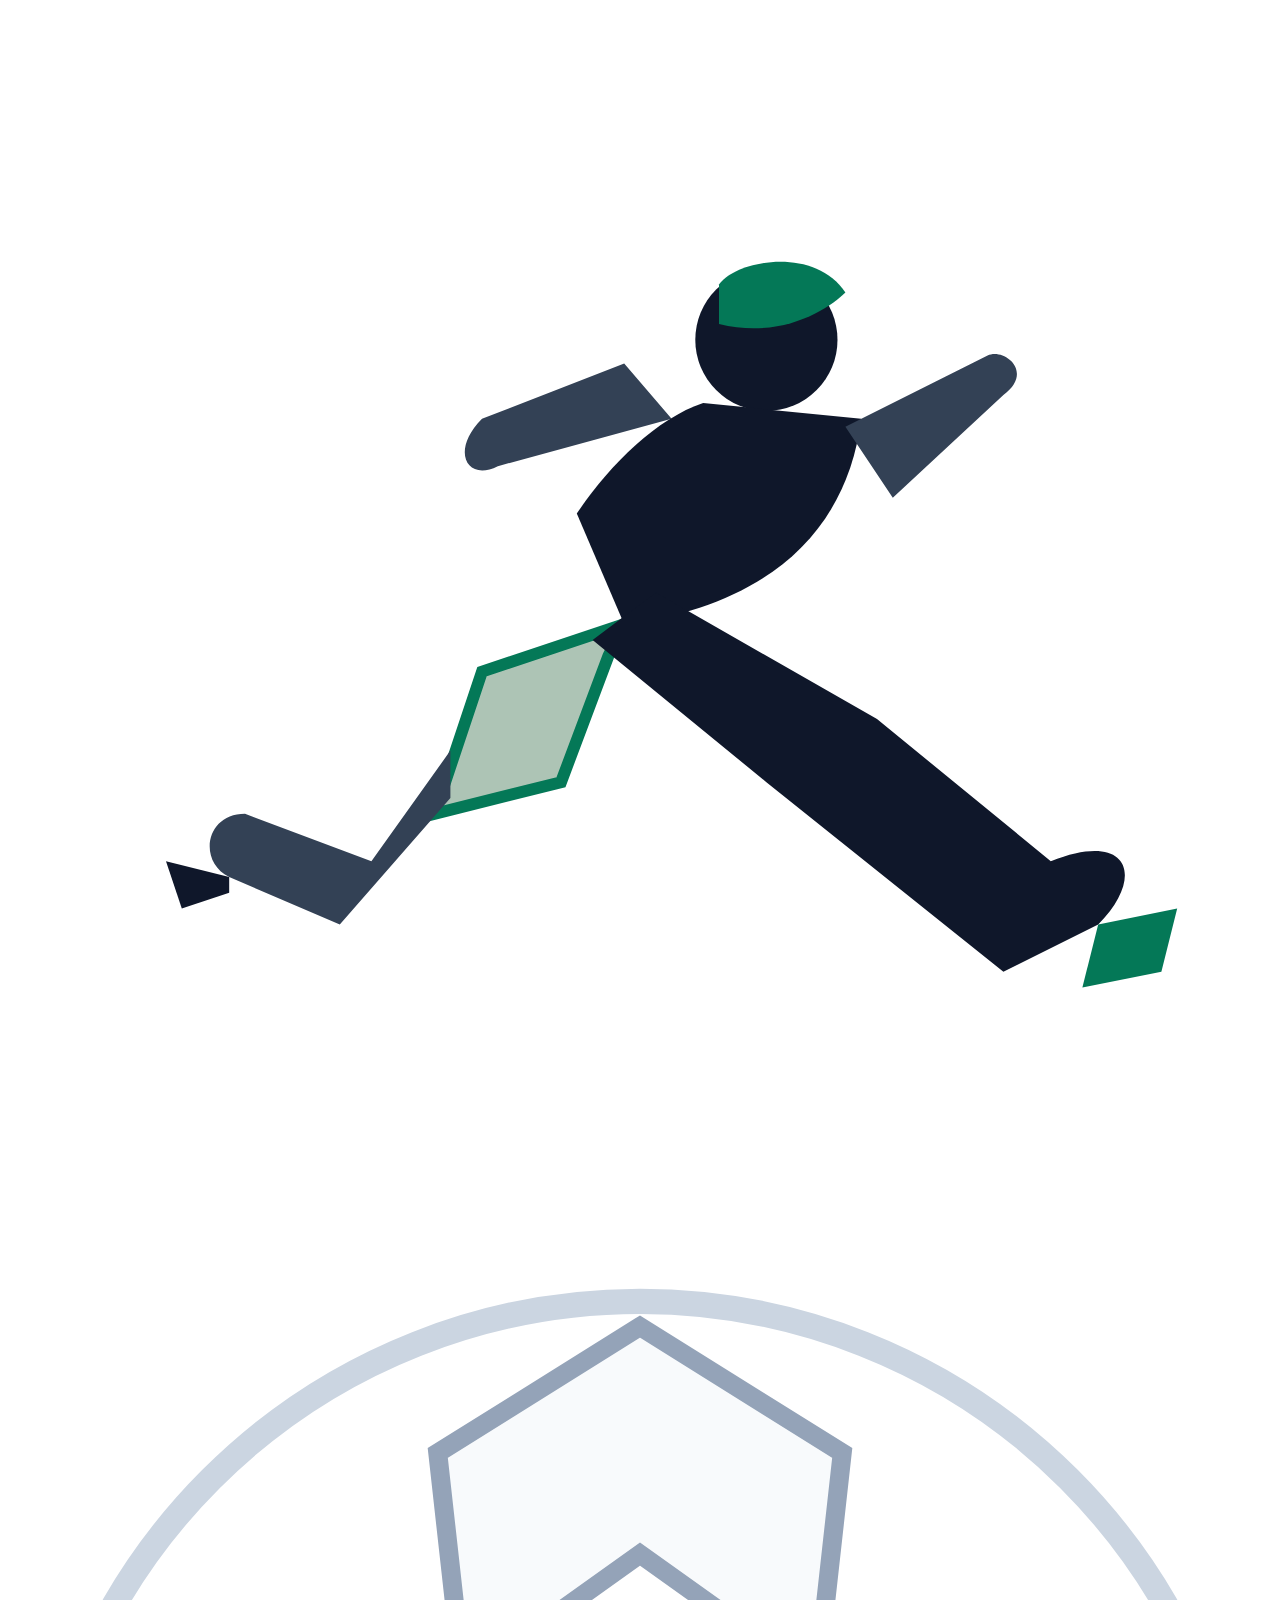
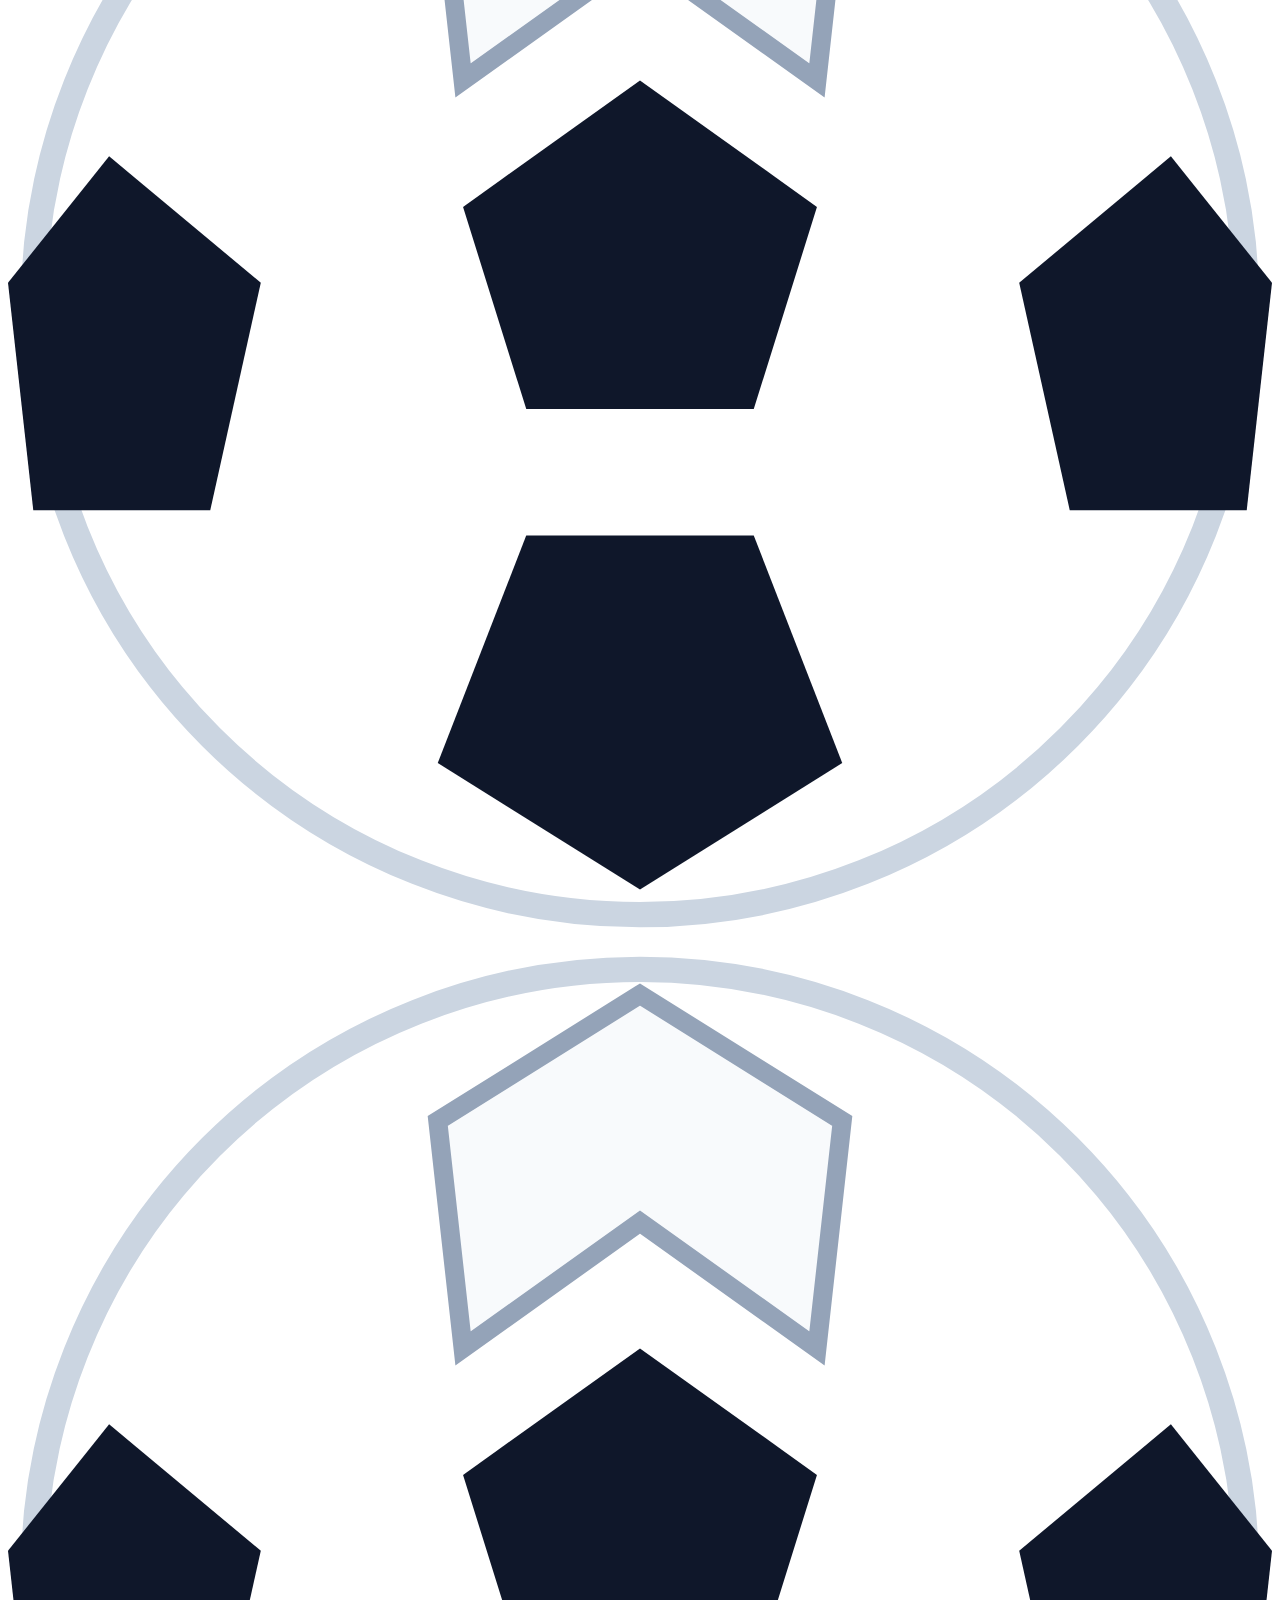
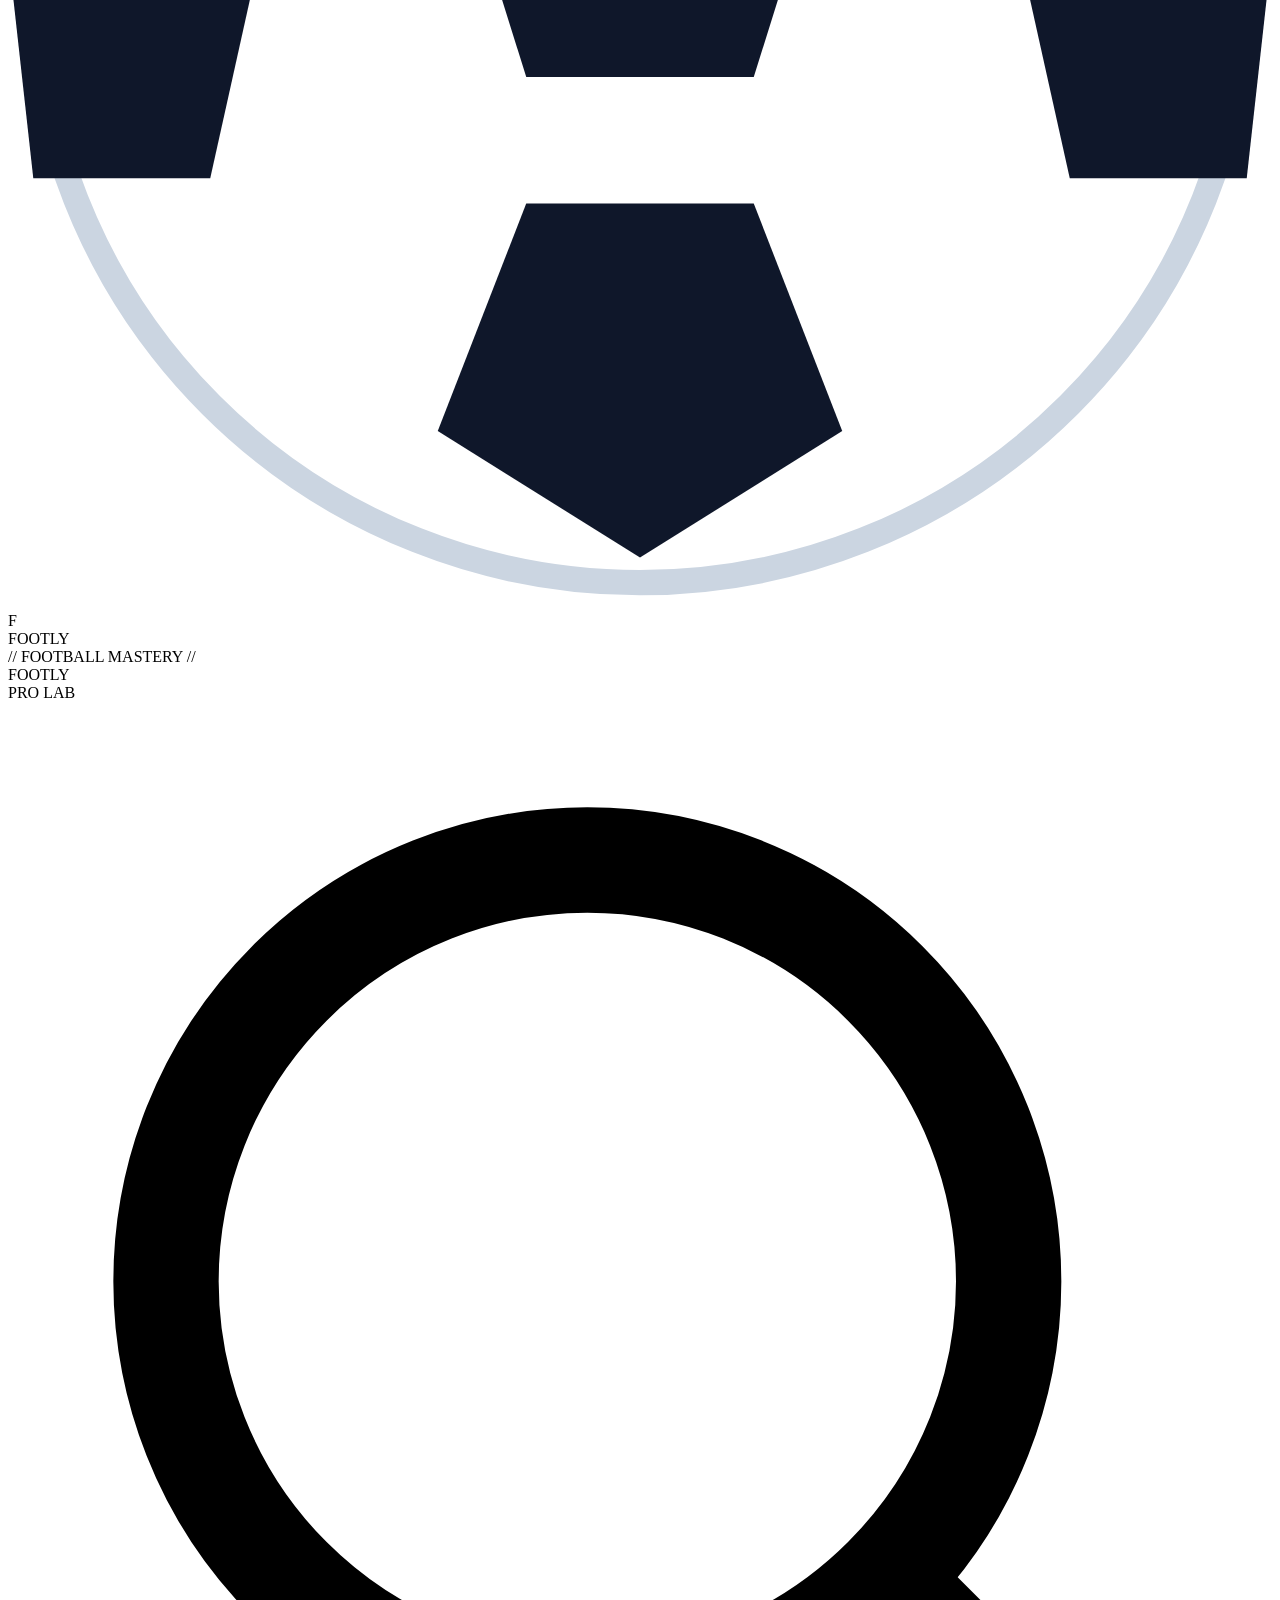
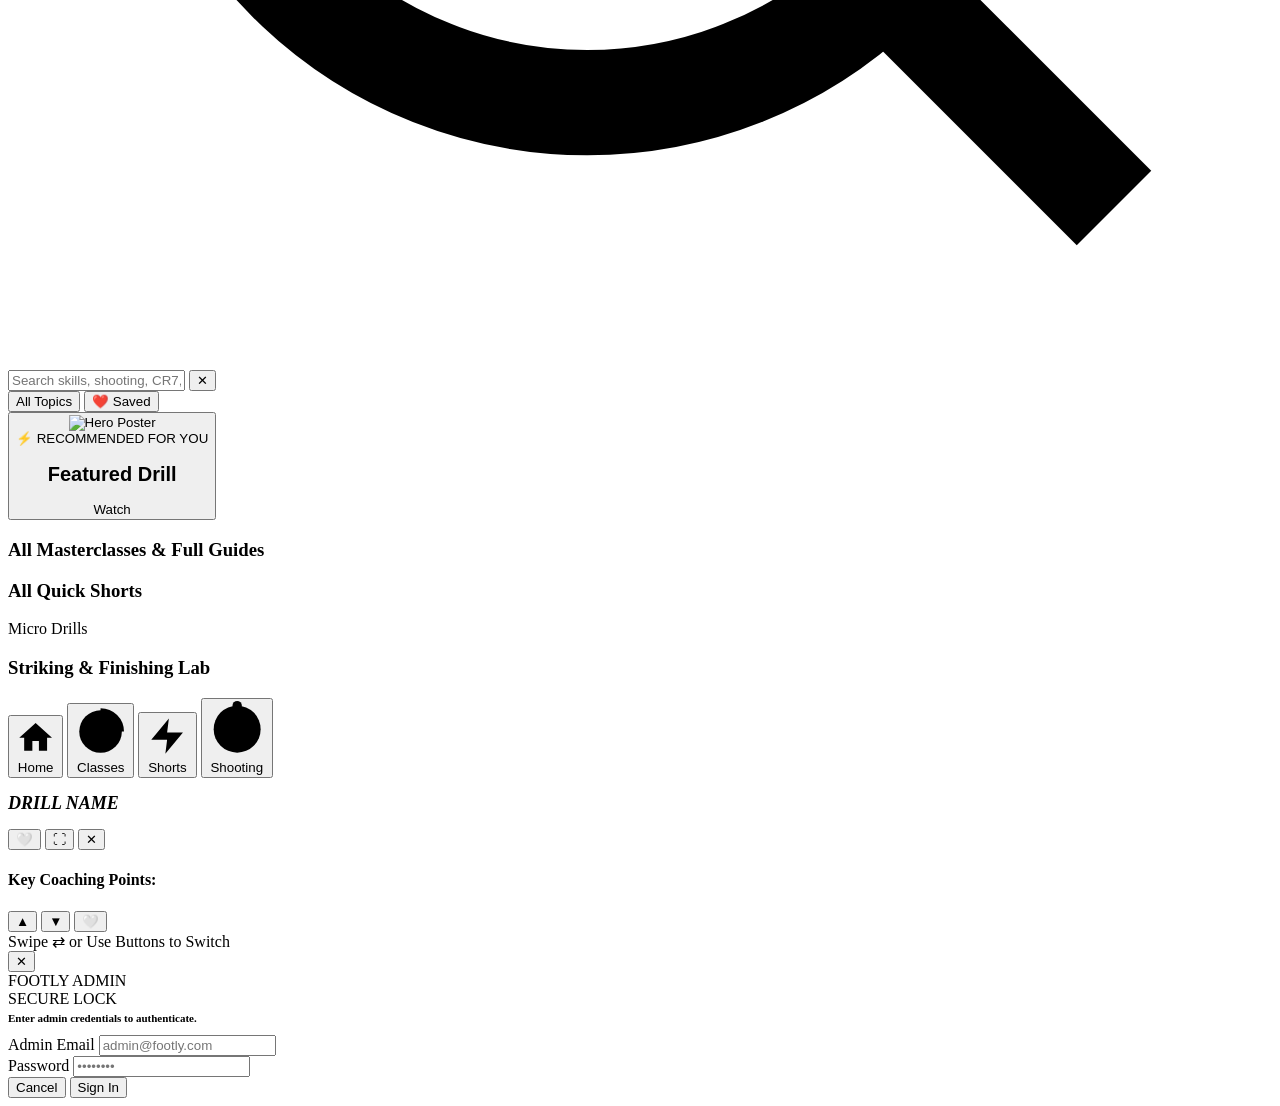
==== index.html @ dedb389a "Create index.html" ====
<!DOCTYPE html>
<html lang="en">
<head>
  <meta charset="UTF-8">
  <meta name="viewport" content="width=device-width, initial-scale=1.0, maximum-scale=1.0, user-scalable=no, viewport-fit=cover">
  <title>FOOTLY | Master The Pitch</title>
  
  <link rel="preconnect" href="https://www.youtube.com">
  <link rel="preconnect" href="https://i.ytimg.com">
  <link rel="stylesheet" href="style.css">
</head>
<body class="lock-scroll">

  <!-- SPLASH LAYER -->
  <div id="splash-layer" aria-label="Intro animation">
    <div class="strike-arc"></div>
    <div class="impact-ring"></div>
    <div class="impact-flash" id="impactFlash" aria-hidden="true"></div>

    <div class="striker-stage" aria-hidden="true">
      <svg viewBox="0 0 160 160" fill="none" xmlns="http://www.w3.org/2000/svg">
        <circle cx="96" cy="42" r="9" fill="#0f172a"/>
        <path d="M90 35 C92 32, 102 30, 106 36 C104 38, 98 42, 90 40 Z" fill="#047857"/>
        <path d="M88 50 L108 52 C106 68, 94 76, 78 78 L72 64 C76 58, 82 52, 88 50 Z" fill="#0f172a"/>
        <path d="M106 53 L124 44 C126 43, 130 46, 126 49 L112 62 Z" fill="#334155"/>
        <path d="M84 52 L62 58 C58 60, 56 56, 60 52 L78 45 Z" fill="#334155"/>
        <path d="M78 78 L60 84 L54 102 L70 98 L76 82 Z" fill="#adc4b5" stroke="#047857" stroke-width="1.5"/>
        <path d="M56 100 L42 116 L28 110 C24 108, 25 102, 30 102 L46 108 L56 94 Z" fill="#334155"/>
        <path d="M28 110 L20 108 L22 114 L28 112 Z" fill="#0f172a"/>
        <g class="kicking-leg-group">
          <path d="M74 80 L96 98 L126 122 L138 116 C144 110, 142 104, 132 108 L110 90 L82 74 Z" fill="#0f172a"/>
          <path d="M138 116 L148 114 L146 122 L136 124 Z" fill="#047857"/>
        </g>
      </svg>
    </div>

    <div class="ball-stage" id="ballStage" aria-hidden="true">
      <div class="ball-half half-left">
        <svg viewBox="0 0 100 100">
          <circle cx="50" cy="50" r="48" fill="#ffffff" stroke="#cbd5e1" stroke-width="2"/>
          <polygon points="50,32 64,42 59,58 41,58 36,42" fill="#0f172a"/>
          <polygon points="50,4 34,14 36,32 50,22 64,32 66,14" fill="#f8fafc" stroke="#94a3b8" stroke-width="1.5"/>
          <polygon points="8,38 20,48 16,66 2,66 0,48" fill="#0f172a"/>
          <polygon points="92,38 100,48 98,66 84,66 80,48" fill="#0f172a"/>
          <polygon points="34,86 50,96 66,86 59,68 41,68" fill="#0f172a"/>
        </svg>
      </div>
      <div class="ball-half half-right">
        <svg viewBox="0 0 100 100">
          <circle cx="50" cy="50" r="48" fill="#ffffff" stroke="#cbd5e1" stroke-width="2"/>
          <polygon points="50,32 64,42 59,58 41,58 36,42" fill="#0f172a"/>
          <polygon points="50,4 34,14 36,32 50,22 64,32 66,14" fill="#f8fafc" stroke="#94a3b8" stroke-width="1.5"/>
          <polygon points="8,38 20,48 16,66 2,66 0,48" fill="#0f172a"/>
          <polygon points="92,38 100,48 98,66 84,66 80,48" fill="#0f172a"/>
          <polygon points="34,86 50,96 66,86 59,68 41,68" fill="#0f172a"/>
        </svg>
      </div>
    </div>

    <div class="brand-core-reveal" id="brandReveal" aria-hidden="true">
      <div class="monogram-badge"><span>F</span></div>
      <div class="splash-app-title">FOOT<span>LY</span></div>
      <div class="splash-tag">// FOOTBALL MASTERY //</div>
    </div>
  </div>

  <!-- HEADER -->
  <header class="header">
    <div class="header-top">
      <div class="brand">FOOT<span>LY</span></div>
      <span class="badge-pill">PRO LAB</span>
    </div>
    <div class="search-box">
      <svg viewBox="0 0 24 24"><circle cx="11" cy="11" r="8" stroke="currentColor" stroke-width="2" fill="none"/><line x1="21" y1="21" x2="16.65" y2="16.65" stroke="currentColor" stroke-width="2"/></svg>
      <input type="text" id="globalSearchInput" class="search-input" placeholder="Search skills, shooting, CR7, Neymar...">
      <button type="button" id="searchClearBtn" class="search-clear-btn">✕</button>
    </div>
  </header>

  <!-- VIEW 1: SEARCH RESULTS -->
  <div id="view-search" class="app-view">
    <div id="search-shorts-section" style="display: none;">
      <div class="section-head"><h3>⚡ Quick Shorts</h3></div>
      <div class="horizontal-reel" id="search-shorts-results"></div>
    </div>
    <div id="search-classes-section" style="display: none;">
      <div class="section-head"><h3>🎬 Full Masterclasses</h3></div>
      <div class="view-reel-container" id="search-classes-results"></div>
    </div>
    <div id="search-no-results" style="display: none; text-align: center; padding: 40px 20px; color: var(--muted);">
      <p style="font-size: 14px; font-weight: 700;">No drills found for this search.</p>
    </div>
  </div>

  <!-- VIEW 2: HOME -->
  <div id="view-home" class="app-view active">
    <div class="filter-chips" id="dynamicFilterChips" role="group">
      <button type="button" class="chip" data-category="All" aria-pressed="true">All Topics</button>
      <button type="button" class="chip" data-category="Saved" aria-pressed="false">❤️ Saved</button>
    </div>

    <!-- HERO -->
    <div class="hero-container" id="dynamicHeroContainer">
      <button type="button" class="hero-poster-card" id="heroCardBtn">
        <div class="hero-poster-thumb">
          <img id="heroPosterImg" src="https://i.ytimg.com/vi/6mFfS1PE3Vo/hqdefault.jpg" alt="Hero Poster">
        </div>
        <div class="hero-poster-footer">
          <div class="hero-poster-meta">
            <div class="hero-tag" id="heroCategoryTag">⚡ RECOMMENDED FOR YOU</div>
            <h2 class="hero-title" id="heroMainTitle">Featured Drill</h2>
          </div>
          <span class="btn-play-hero">Watch</span>
        </div>
      </button>
    </div>

    <!-- DYNAMIC HOME SECTIONS -->
    <div id="homeDynamicSections"></div>
  </div>

  <!-- VIEW 3: CLASSES -->
  <div id="view-classes" class="app-view">
    <div class="section-head"><h3>All Masterclasses & Full Guides</h3></div>
    <div class="view-reel-container" id="classes-feed"></div>
  </div>

  <!-- VIEW 4: SHORTS -->
  <div id="view-shorts" class="app-view">
    <div class="section-head"><h3>All Quick Shorts</h3><span>Micro Drills</span></div>
    <div class="shorts-grid-2col" id="shorts-feed"></div>
  </div>

  <!-- VIEW 5: SHOOTING LAB -->
  <div id="view-shooting" class="app-view">
    <div class="section-head"><h3>Striking & Finishing Lab</h3></div>
    <div class="view-reel-container" id="shoot-feed"></div>
  </div>

  <!-- NAVIGATION -->
  <nav class="bottom-nav" aria-label="Primary Navigation">
    <button type="button" class="nav-item" id="nav-home" aria-current="page">
      <svg viewBox="0 0 24 24" fill="currentColor"><path d="M10 20v-6h4v6h5v-8h3L12 3 2 12h3v8z"/></svg>
      <span>Home</span>
    </button>
    <button type="button" class="nav-item" id="nav-classes">
      <svg viewBox="0 0 24 24" fill="currentColor"><circle cx="12" cy="12" r="10"/><path d="M12 2a10 10 0 0 1 10 10" stroke="#000" stroke-width="2"/></svg>
      <span>Classes</span>
    </button>
    <button type="button" class="nav-item" id="nav-shorts">
      <svg viewBox="0 0 24 24" fill="currentColor"><polygon points="13 2 3 14 12 14 11 22 21 10 12 10 13 2"/></svg>
      <span>Shorts</span>
    </button>
    <button type="button" class="nav-item" id="nav-shooting">
      <svg viewBox="0 0 24 24" fill="currentColor"><circle cx="12" cy="12" r="10"/><circle cx="12" cy="12" r="6"/><circle cx="12" cy="2" r="2"/></svg>
      <span>Shooting</span>
    </button>
  </nav>

  <!-- MODAL PLAYER -->
  <div id="video-modal" class="modal" role="dialog" aria-modal="true" aria-labelledby="modal-title">
    <div class="modal-sheet" id="modalSheetEl">
      <div class="modal-header-row">
        <h2 id="modal-title" style="font-size: 18px; font-weight: 900; font-style: italic; text-transform: uppercase;">
          Drill Name
        </h2>
        <div class="modal-actions">
          <button type="button" class="btn-action-round" id="modal-save-btn" aria-label="Save Drill">🤍</button>
          <button type="button" class="btn-action-round" id="modal-fs-btn" aria-label="Fullscreen" title="Fullscreen">⛶</button>
          <button type="button" class="btn-action-round" id="modal-close-btn" aria-label="Close">✕</button>
        </div>
      </div>
      <div class="video-frame-box" id="video-box"></div>
      <div class="steps-container" id="steps-box">
        <h4>Key Coaching Points:</h4>
        <ol id="modal-steps"></ol>
      </div>
    </div>
  </div>

  <!-- FLOATING CONTROLS FOR SHORTS -->
  <div class="shorts-floating-nav" id="shortsFloatingNav">
    <button type="button" class="shorts-nav-btn" id="shorts-prev-btn" title="Previous Short">▲</button>
    <button type="button" class="shorts-nav-btn" id="shorts-next-btn" title="Next Short">▼</button>
    <button type="button" class="shorts-nav-btn" id="shorts-save-btn" title="Bookmark">🤍</button>
  </div>

  <div class="swipe-nav-toast" id="swipeToast">Swipe ⇄ or Use Buttons to Switch</div>
  <button type="button" id="fullscreen-exit-btn" aria-label="Exit Fullscreen">✕</button>

  <!-- SECURE TABBED ADMIN HUB -->
  <div class="admin-modal" id="adminModal">
    <div class="admin-card">
      
      <!-- 1. LOGIN SCREEN -->
      <div id="adminAuthSection">
        <div class="admin-header-badge">
          <div class="admin-title-text">FOOT<span>LY</span> ADMIN</div>
          <span class="badge-pill">SECURE LOCK</span>
        </div>
        <p style="font-size: 11px; color: var(--muted); margin-top: 4px; font-weight: 600;">Enter admin credentials to authenticate.</p>
        
        <div class="admin-form-group">
          <label>Admin Email</label>
          <input type="email" id="admEmail" placeholder="admin@footly.com" autocomplete="off">
        </div>

        <div class="admin-form-group">
          <label>Password</label>
          <input type="password" id="admPass" placeholder="••••••••" autocomplete="off">
        </div>

        <div class="admin-btn-row">
          <button type="button" class="btn-admin-cancel" onclick="closeAdminModal()">Cancel</button>
          <button type="button" class="btn-admin-submit" id="admLoginBtn">Sign In</button>
        </div>
      </div>

      <!-- 2. TABBED DASHBOARD -->
      <div id="adminDashboardSection" style="display: none;">
        <div class="admin-header-badge">
          <div class="admin-title-text">FOOT<span>LY</span> HUB</div>
          <button type="button" onclick="handleAdminSignOut()" style="background:none; border:none; color:#ef4444; font-size:11px; font-weight:900; cursor:pointer; text-transform:uppercase;">Sign Out ✕</button>
        </div>

        <!-- TABS NAV -->
        <div class="admin-nav-chips">
          <button type="button" class="adm-tab-chip active" data-tab="single">⚡ Add Drill</button>
          <button type="button" class="adm-tab-chip" data-tab="bulk">📦 Bulk Upload</button>
          <button type="button" class="adm-tab-chip" data-tab="manage">🗑️ Manage</button>
        </div>

        <!-- TAB 1: SINGLE DRILL -->
        <div id="admTab-single" class="admin-tab-view active">
          <div class="admin-form-group">
            <label>YouTube Link or Video ID</label>
            <input type="text" id="admVideoUrl" placeholder="https://youtu.be/... or ID">
          </div>

          <div class="admin-form-group">
            <label>Drill Title</label>
            <input type="text" id="admTitle" placeholder="e.g. Cristiano Knuckleball 2.0">
          </div>

          <div class="admin-form-group">
            <label>Custom Category</label>
            <input type="text" id="admCat" placeholder="e.g. Shooting, Skills, Dribbling...">
          </div>

          <div class="admin-form-group">
            <label>Type</label>
            <select id="admType">
              <option value="short">Shorts (Vertical)</option>
              <option value="masterclass">Masterclass (Full Video)</option>
            </select>
          </div>

          <div class="admin-form-group">
            <label>Badge Tag</label>
            <input type="text" id="admTagPill" placeholder="e.g. POWER, PRO, 1v1">
          </div>

          <div class="admin-btn-row">
            <button type="button" class="btn-admin-cancel" onclick="closeAdminModal()">Close</button>
            <button type="button" class="btn-admin-submit" id="admSubmitBtn">Publish to Cloud</button>
          </div>
        </div>

        <!-- TAB 2: BULK UPLOAD -->
        <div id="admTab-bulk" class="admin-tab-view">
          <p style="font-size: 11px; color: var(--muted); margin-bottom: 8px; font-weight: 600;">
            Paste 1 line per video: Link | Title | Category | Type
          </p>
          <div class="admin-form-group">
            <textarea id="admBulkText" placeholder="https://youtu.be/xxx | Knuckleball Pro | Shooting | masterclass&#10;https://youtube.com/shorts/yyy | Elastico Quick | Skills | short"></textarea>
          </div>
          <div class="admin-btn-row">
            <button type="button" class="btn-admin-cancel" onclick="closeAdminModal()">Close</button>
            <button type="button" class="btn-admin-submit" id="admBulkSubmitBtn">Push All to Cloud</button>
          </div>
        </div>

        <!-- TAB 3: MANAGE & SEARCH DELETE -->
        <div id="admTab-manage" class="admin-tab-view">
          <input type="text" id="adminSearchQuery" class="admin-search-input" placeholder="🔍 Search drills to delete...">
          <div class="admin-items-list" id="adminDrillsList"></div>
          <div class="admin-btn-row">
            <button type="button" class="btn-admin-cancel" style="width: 100%;" onclick="closeAdminModal()">Close</button>
          </div>
        </div>
      </div>
    </div>
  </div>

  <!-- FIREBASE SCRIPTS -->
  <script src="https://www.gstatic.com/firebasejs/9.23.0/firebase-app-compat.js"></script>
  <script src="https://www.gstatic.com/firebasejs/9.23.0/firebase-firestore-compat.js"></script>
  <script src="https://www.gstatic.com/firebasejs/9.23.0/firebase-auth-compat.js"></script>

  <!-- CUSTOM JAVASCRIPT -->
  <script src="script.js"></script>
</body>
</html>
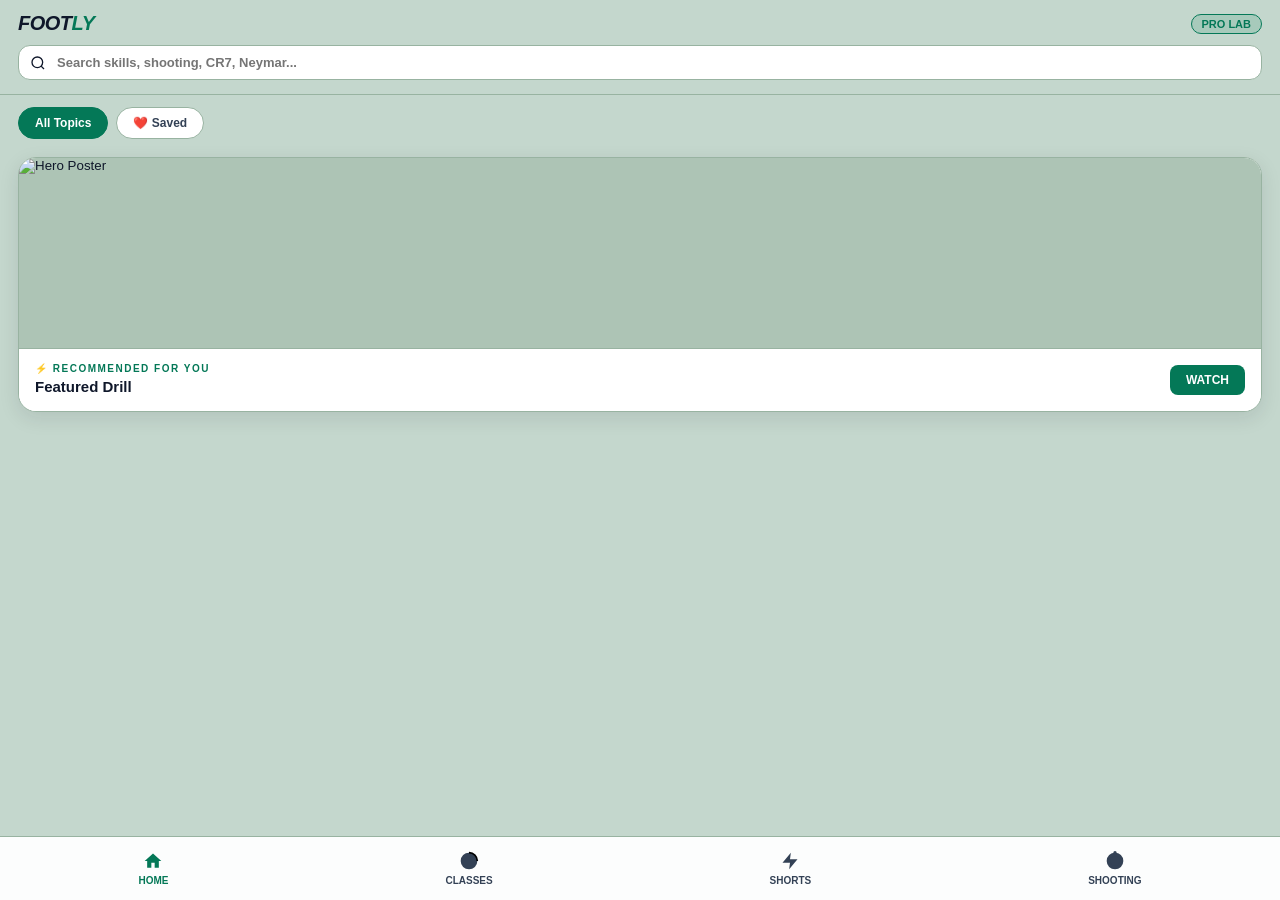
==== commit 473b8517: "Update index.html" ====
--- a/index.html
+++ b/index.html
@@ -188,116 +188,11 @@
   <div class="swipe-nav-toast" id="swipeToast">Swipe ⇄ or Use Buttons to Switch</div>
   <button type="button" id="fullscreen-exit-btn" aria-label="Exit Fullscreen">✕</button>
 
-  <!-- SECURE TABBED ADMIN HUB -->
-  <div class="admin-modal" id="adminModal">
-    <div class="admin-card">
-      
-      <!-- 1. LOGIN SCREEN -->
-      <div id="adminAuthSection">
-        <div class="admin-header-badge">
-          <div class="admin-title-text">FOOT<span>LY</span> ADMIN</div>
-          <span class="badge-pill">SECURE LOCK</span>
-        </div>
-        <p style="font-size: 11px; color: var(--muted); margin-top: 4px; font-weight: 600;">Enter admin credentials to authenticate.</p>
-        
-        <div class="admin-form-group">
-          <label>Admin Email</label>
-          <input type="email" id="admEmail" placeholder="admin@footly.com" autocomplete="off">
-        </div>
-
-        <div class="admin-form-group">
-          <label>Password</label>
-          <input type="password" id="admPass" placeholder="••••••••" autocomplete="off">
-        </div>
-
-        <div class="admin-btn-row">
-          <button type="button" class="btn-admin-cancel" onclick="closeAdminModal()">Cancel</button>
-          <button type="button" class="btn-admin-submit" id="admLoginBtn">Sign In</button>
-        </div>
-      </div>
-
-      <!-- 2. TABBED DASHBOARD -->
-      <div id="adminDashboardSection" style="display: none;">
-        <div class="admin-header-badge">
-          <div class="admin-title-text">FOOT<span>LY</span> HUB</div>
-          <button type="button" onclick="handleAdminSignOut()" style="background:none; border:none; color:#ef4444; font-size:11px; font-weight:900; cursor:pointer; text-transform:uppercase;">Sign Out ✕</button>
-        </div>
-
-        <!-- TABS NAV -->
-        <div class="admin-nav-chips">
-          <button type="button" class="adm-tab-chip active" data-tab="single">⚡ Add Drill</button>
-          <button type="button" class="adm-tab-chip" data-tab="bulk">📦 Bulk Upload</button>
-          <button type="button" class="adm-tab-chip" data-tab="manage">🗑️ Manage</button>
-        </div>
-
-        <!-- TAB 1: SINGLE DRILL -->
-        <div id="admTab-single" class="admin-tab-view active">
-          <div class="admin-form-group">
-            <label>YouTube Link or Video ID</label>
-            <input type="text" id="admVideoUrl" placeholder="https://youtu.be/... or ID">
-          </div>
-
-          <div class="admin-form-group">
-            <label>Drill Title</label>
-            <input type="text" id="admTitle" placeholder="e.g. Cristiano Knuckleball 2.0">
-          </div>
-
-          <div class="admin-form-group">
-            <label>Custom Category</label>
-            <input type="text" id="admCat" placeholder="e.g. Shooting, Skills, Dribbling...">
-          </div>
-
-          <div class="admin-form-group">
-            <label>Type</label>
-            <select id="admType">
-              <option value="short">Shorts (Vertical)</option>
-              <option value="masterclass">Masterclass (Full Video)</option>
-            </select>
-          </div>
-
-          <div class="admin-form-group">
-            <label>Badge Tag</label>
-            <input type="text" id="admTagPill" placeholder="e.g. POWER, PRO, 1v1">
-          </div>
-
-          <div class="admin-btn-row">
-            <button type="button" class="btn-admin-cancel" onclick="closeAdminModal()">Close</button>
-            <button type="button" class="btn-admin-submit" id="admSubmitBtn">Publish to Cloud</button>
-          </div>
-        </div>
-
-        <!-- TAB 2: BULK UPLOAD -->
-        <div id="admTab-bulk" class="admin-tab-view">
-          <p style="font-size: 11px; color: var(--muted); margin-bottom: 8px; font-weight: 600;">
-            Paste 1 line per video: Link | Title | Category | Type
-          </p>
-          <div class="admin-form-group">
-            <textarea id="admBulkText" placeholder="https://youtu.be/xxx | Knuckleball Pro | Shooting | masterclass&#10;https://youtube.com/shorts/yyy | Elastico Quick | Skills | short"></textarea>
-          </div>
-          <div class="admin-btn-row">
-            <button type="button" class="btn-admin-cancel" onclick="closeAdminModal()">Close</button>
-            <button type="button" class="btn-admin-submit" id="admBulkSubmitBtn">Push All to Cloud</button>
-          </div>
-        </div>
-
-        <!-- TAB 3: MANAGE & SEARCH DELETE -->
-        <div id="admTab-manage" class="admin-tab-view">
-          <input type="text" id="adminSearchQuery" class="admin-search-input" placeholder="🔍 Search drills to delete...">
-          <div class="admin-items-list" id="adminDrillsList"></div>
-          <div class="admin-btn-row">
-            <button type="button" class="btn-admin-cancel" style="width: 100%;" onclick="closeAdminModal()">Close</button>
-          </div>
-        </div>
-      </div>
-    </div>
-  </div>
-
-  <!-- FIREBASE SCRIPTS -->
+  <!-- FIREBASE SDKs -->
   <script src="https://www.gstatic.com/firebasejs/9.23.0/firebase-app-compat.js"></script>
   <script src="https://www.gstatic.com/firebasejs/9.23.0/firebase-firestore-compat.js"></script>
-  <script src="https://www.gstatic.com/firebasejs/9.23.0/firebase-auth-compat.js"></script>
-
-  <!-- CUSTOM JAVASCRIPT -->
+  
+  <!-- SCRIPT -->
   <script src="script.js"></script>
 </body>
 </html>
--- a/style.css
+++ b/style.css
@@ -0,0 +1,1172 @@
+:root {
+  --bg: #c4d7cd;
+  --surface: #ffffff;
+  --card: #adc4b5;
+  --border: #98b3a1;
+  --accent: #047857;
+  --accent-hover: #065f46;
+  --text: #0f172a;
+  --muted: #334155;
+  --impact-delay: 0.35s;
+}
+
+* {
+  box-sizing: border-box;
+  margin: 0;
+  padding: 0;
+  font-family: -apple-system, BlinkMacSystemFont, "Segoe UI", Roboto, sans-serif;
+  -webkit-tap-highlight-color: transparent;
+  touch-action: manipulation;
+}
+
+body {
+  background-color: var(--bg);
+  color: var(--text);
+  padding-bottom: 85px;
+  overflow-x: hidden;
+  -webkit-font-smoothing: antialiased;
+}
+
+body.lock-scroll {
+  overflow: hidden;
+  position: fixed;
+  width: 100%;
+  height: 100%;
+}
+
+button:focus-visible,
+input:focus-visible,
+select:focus-visible,
+textarea:focus-visible {
+  outline: 2px solid var(--accent);
+  outline-offset: 2px;
+  border-radius: 8px;
+}
+
+/* SPLASH SCREEN */
+#splash-layer {
+  position: fixed;
+  inset: -20px;
+  width: calc(100vw + 40px);
+  height: calc(100vh + 40px);
+  background: radial-gradient(circle at 50% 35%, #c4d7cd 0%, #95b3a0 100%);
+  z-index: 99999;
+  display: flex;
+  justify-content: center;
+  align-items: center;
+  overflow: hidden;
+  perspective: 1200px;
+  cursor: pointer;
+  transition: opacity 0.3s ease, visibility 0.3s;
+}
+
+#splash-layer.zoom-transition { animation: fastZoomIn 0.35s cubic-bezier(0.4, 0, 0.2, 1) forwards; }
+#splash-layer.impact-shake { animation: screenShake 0.28s cubic-bezier(0.36, 0.07, 0.19, 0.97) 1; }
+
+.impact-flash {
+  position: absolute;
+  inset: 0;
+  background: radial-gradient(circle at calc(50% + 40px) calc(8% + 95px), rgba(4, 120, 87, 0.4) 0%, rgba(255,255,255,0) 60%);
+  z-index: 22;
+  opacity: 0;
+  pointer-events: none;
+}
+.impact-flash.fire { animation: flashPulse 0.35s ease-out 1; }
+
+.striker-stage {
+  position: absolute;
+  top: 8%;
+  width: 140px;
+  height: 140px;
+  display: flex;
+  justify-content: center;
+  align-items: center;
+  pointer-events: none;
+  z-index: 8;
+  animation: strikerFadeOut 0.4s ease 0.85s forwards;
+}
+.striker-stage svg { width: 100%; height: 100%; filter: drop-shadow(0 10px 20px rgba(15, 23, 42, 0.2)); }
+.kicking-leg-group { transform-origin: 74px 80px; animation: kickSwing 0.45s cubic-bezier(0.2, 0.9, 0.3, 1.2) 0.1s forwards; }
+
+.impact-ring {
+  position: absolute;
+  top: calc(8% + 95px);
+  left: calc(50% + 40px);
+  width: 10px;
+  height: 10px;
+  border: 3px solid var(--accent);
+  border-radius: 50%;
+  transform: translate(-50%, -50%) scale(0);
+  opacity: 0;
+  pointer-events: none;
+  z-index: 12;
+  animation: impactBurst 0.4s ease-out var(--impact-delay) forwards;
+}
+
+.strike-arc {
+  position: absolute;
+  top: 15%;
+  width: 120px;
+  height: 120px;
+  border-right: 3px solid rgba(15, 23, 42, 0.6);
+  border-top: 3px solid var(--accent);
+  border-radius: 50%;
+  opacity: 0;
+  transform: rotate(35deg) scale(0.7);
+  animation: arcFlash 0.3s ease-out 0.25s forwards;
+  pointer-events: none;
+  z-index: 6;
+}
+
+.ball-stage {
+  position: absolute;
+  width: 120px;
+  height: 120px;
+  top: calc(8% + 95px);
+  left: calc(50% + 40px);
+  transform: translate(-50%, -50%) scale(0.25);
+  z-index: 15;
+  display: flex;
+  justify-content: center;
+  align-items: center;
+  animation: realisticKickLaunch 0.75s cubic-bezier(0.12, 0.85, 0.25, 1) 0.35s forwards;
+}
+
+.ball-half {
+  position: absolute;
+  width: 120px;
+  height: 120px;
+  transition: transform 0.55s cubic-bezier(0.16, 1, 0.3, 1), opacity 0.45s;
+}
+.ball-half svg { width: 100%; height: 100%; filter: drop-shadow(0 12px 24px rgba(15, 23, 42, 0.2)); }
+.half-left { clip-path: polygon(0 0, 52% 0, 48% 50%, 53% 100%, 0 100%); }
+.half-right { clip-path: polygon(52% 0, 100% 0, 100% 100%, 53% 100%, 48% 50%); }
+.ball-stage.split .half-left { transform: translateX(-130px) translateY(20px) rotate(-35deg); opacity: 0; }
+.ball-stage.split .half-right { transform: translateX(130px) translateY(-20px) rotate(35deg); opacity: 0; }
+
+.brand-core-reveal {
+  position: absolute;
+  display: flex;
+  flex-direction: column;
+  align-items: center;
+  z-index: 20;
+  opacity: 0;
+  transform: scale(0.4);
+  pointer-events: none;
+}
+.brand-core-reveal.popped { animation: brandPopOut 0.5s cubic-bezier(0.175, 0.885, 0.32, 1.25) forwards; }
+
+.monogram-badge {
+  width: 68px;
+  height: 68px;
+  background: var(--surface);
+  border: 2.5px solid var(--accent);
+  clip-path: polygon(15% 0%, 100% 0%, 85% 100%, 0% 100%);
+  display: flex;
+  align-items: center;
+  justify-content: center;
+  margin-bottom: 12px;
+  box-shadow: 0 10px 25px rgba(4, 120, 87, 0.25);
+  transform: skewX(-8deg);
+}
+.monogram-badge span {
+  font-size: 38px;
+  font-weight: 900;
+  font-style: italic;
+  color: var(--accent);
+  transform: skewX(8deg);
+  line-height: 1;
+}
+
+.splash-app-title {
+  font-size: 48px;
+  font-weight: 900;
+  font-style: italic;
+  letter-spacing: -1px;
+  color: var(--text);
+  text-transform: uppercase;
+  line-height: 0.9;
+}
+.splash-app-title span { color: var(--accent); }
+
+.splash-tag {
+  margin-top: 8px;
+  font-size: 10px;
+  font-weight: 800;
+  letter-spacing: 4px;
+  color: var(--muted);
+  text-transform: uppercase;
+}
+
+@keyframes kickSwing { 0% { transform: rotate(-28deg); } 70% { transform: rotate(18deg); } 100% { transform: rotate(10deg); } }
+@keyframes strikerFadeOut { to { opacity: 0; transform: translateY(12px) scale(0.95); } }
+@keyframes impactBurst { 0% { transform: translate(-50%, -50%) scale(0.2); opacity: 1; } 100% { transform: translate(-50%, -50%) scale(6); opacity: 0; } }
+@keyframes arcFlash { 0% { opacity: 0; transform: rotate(10deg) scale(0.6); } 50% { opacity: 1; transform: rotate(80deg) scale(1.1); } 100% { opacity: 0; transform: rotate(130deg) scale(1.3); } }
+@keyframes realisticKickLaunch { 0% { top: calc(8% + 95px); left: calc(50% + 40px); transform: translate(-50%, -50%) scale(0.25) rotate(0deg); opacity: 1; } 100% { top: 50%; left: 50%; transform: translate(-50%, -50%) scale(1) rotate(480deg); opacity: 1; } }
+@keyframes brandPopOut { 0% { opacity: 0; transform: scale(0.3) translateY(20px); filter: blur(5px); } 100% { opacity: 1; transform: scale(1) translateY(0); filter: blur(0); } }
+@keyframes fastZoomIn { 0% { transform: scale(1); opacity: 1; filter: blur(0px); } 100% { transform: scale(4); opacity: 0; filter: blur(8px); } }
+@keyframes screenShake { 0% { transform: translate(0, 0); } 20% { transform: translate(-6px, 3px); } 40% { transform: translate(5px, -4px); } 60% { transform: translate(-4px, -2px); } 80% { transform: translate(3px, 2px); } 100% { transform: translate(0, 0); } }
+@keyframes flashPulse { 0% { opacity: 0; } 15% { opacity: 1; } 100% { opacity: 0; } }
+
+/* HEADER & SEARCH */
+.header {
+  padding: 12px 18px 14px;
+  position: sticky;
+  top: 0;
+  z-index: 40;
+  background: rgba(196, 215, 205, 0.95);
+  backdrop-filter: blur(16px);
+  border-bottom: 1px solid var(--border);
+}
+
+.header-top {
+  display: flex;
+  justify-content: space-between;
+  align-items: center;
+  margin-bottom: 10px;
+}
+
+.brand {
+  font-size: 20px;
+  font-weight: 900;
+  font-style: italic;
+  letter-spacing: -0.5px;
+  color: var(--text);
+}
+.brand span { color: var(--accent); }
+
+.badge-pill {
+  background: rgba(4, 120, 87, 0.15);
+  color: var(--accent);
+  border: 1px solid var(--accent);
+  font-size: 11px;
+  font-weight: 800;
+  padding: 3px 10px;
+  border-radius: 20px;
+}
+
+.search-box {
+  position: relative;
+  display: flex;
+  align-items: center;
+}
+.search-box svg {
+  position: absolute;
+  left: 12px;
+  width: 16px;
+  height: 16px;
+  fill: var(--muted);
+  pointer-events: none;
+}
+
+.search-input {
+  width: 100%;
+  padding: 9px 36px 9px 38px;
+  border-radius: 12px;
+  background: var(--surface);
+  border: 1px solid var(--border);
+  color: var(--text);
+  font-size: 13px;
+  font-weight: 600;
+  outline: none;
+  transition: border-color 0.2s;
+}
+.search-input:focus { border-color: var(--accent); }
+
+.search-clear-btn {
+  position: absolute;
+  right: 10px;
+  background: none;
+  border: none;
+  color: var(--muted);
+  font-size: 14px;
+  cursor: pointer;
+  display: none;
+}
+
+/* VIEW ROUTING */
+.app-view { display: none; }
+.app-view.active {
+  display: block;
+  animation: viewFadeIn 0.25s ease-out;
+}
+
+@keyframes viewFadeIn {
+  from { opacity: 0; transform: translateY(4px); }
+  to { opacity: 1; transform: translateY(0); }
+}
+
+/* CATEGORY CHIPS */
+.filter-chips {
+  display: flex;
+  gap: 8px;
+  padding: 12px 18px 6px;
+  overflow-x: auto;
+  scrollbar-width: none;
+}
+.filter-chips::-webkit-scrollbar { display: none; }
+
+.chip {
+  padding: 8px 16px;
+  border-radius: 24px;
+  background: var(--surface);
+  border: 1px solid var(--border);
+  color: var(--muted);
+  font-size: 12px;
+  font-weight: 700;
+  white-space: nowrap;
+  cursor: pointer;
+  display: flex;
+  align-items: center;
+  gap: 6px;
+  transition: all 0.2s cubic-bezier(0.16, 1, 0.3, 1);
+}
+.chip[aria-pressed="true"] {
+  background: var(--accent);
+  color: #ffffff;
+  border-color: var(--accent);
+}
+
+/* HERO POSTER CARD */
+.hero-container { padding: 12px 18px 8px; }
+
+.hero-poster-card {
+  width: 100%;
+  background: var(--surface);
+  border: 1px solid var(--border);
+  border-radius: 18px;
+  overflow: hidden;
+  cursor: pointer;
+  text-align: left;
+  color: inherit;
+  box-shadow: 0 6px 20px rgba(15, 23, 42, 0.1);
+  transition: transform 0.2s cubic-bezier(0.16, 1, 0.3, 1), border-color 0.2s;
+}
+.hero-poster-card:active { transform: scale(0.98); border-color: var(--accent); }
+
+.hero-poster-thumb {
+  position: relative;
+  width: 100%;
+  height: 190px;
+  overflow: hidden;
+  background-color: var(--card);
+}
+.hero-poster-thumb img {
+  width: 100%;
+  height: 100%;
+  object-fit: cover;
+  display: block;
+}
+
+.hero-poster-footer {
+  padding: 14px 16px;
+  display: flex;
+  justify-content: space-between;
+  align-items: center;
+  gap: 12px;
+  background: var(--surface);
+  border-top: 1px solid var(--border);
+}
+.hero-poster-meta { flex: 1; min-width: 0; }
+
+.hero-tag {
+  font-size: 10px;
+  font-weight: 900;
+  text-transform: uppercase;
+  letter-spacing: 1.5px;
+  color: var(--accent);
+  margin-bottom: 3px;
+}
+
+.hero-title {
+  font-size: 15px;
+  font-weight: 800;
+  line-height: 1.3;
+  white-space: nowrap;
+  overflow: hidden;
+  text-overflow: ellipsis;
+  color: var(--text);
+}
+
+.btn-play-hero {
+  background: var(--accent);
+  color: #ffffff;
+  font-size: 12px;
+  font-weight: 900;
+  padding: 8px 16px;
+  border-radius: 8px;
+  display: inline-flex;
+  align-items: center;
+  gap: 6px;
+  white-space: nowrap;
+  text-transform: uppercase;
+}
+
+/* REELS & SECTIONS */
+.home-section-group { display: block; }
+.home-section-group.is-empty { display: none !important; }
+
+.section-head {
+  padding: 18px 18px 8px;
+  display: flex;
+  justify-content: space-between;
+  align-items: flex-end;
+}
+.section-head h3 {
+  font-size: 15px;
+  font-weight: 900;
+  font-style: italic;
+  text-transform: uppercase;
+  letter-spacing: 0.5px;
+}
+.section-head span {
+  font-size: 11px;
+  color: var(--muted);
+  font-weight: 600;
+}
+
+.horizontal-reel {
+  display: flex;
+  gap: 12px;
+  padding: 0 18px 10px;
+  overflow-x: auto;
+  scrollbar-width: none;
+  -webkit-overflow-scrolling: touch;
+  scroll-behavior: smooth;
+}
+.horizontal-reel::-webkit-scrollbar { display: none; }
+
+.view-reel-container {
+  display: flex;
+  flex-direction: column;
+  gap: 12px;
+  padding: 0 18px 10px;
+}
+
+.shorts-grid-2col {
+  display: grid;
+  grid-template-columns: repeat(2, 1fr);
+  gap: 14px;
+  padding: 0 18px 15px;
+}
+
+.reel-card-lg {
+  flex: 0 0 240px;
+  background: var(--surface);
+  border: 1px solid var(--border);
+  border-radius: 16px;
+  overflow: hidden;
+  cursor: pointer;
+  text-align: left;
+  color: inherit;
+  box-shadow: 0 3px 10px rgba(15, 23, 42, 0.08);
+  transition: transform 0.25s, border-color 0.25s;
+  position: relative;
+}
+.reel-card-lg:active { transform: scale(0.96); border-color: var(--accent); }
+
+.reel-card-sm {
+  flex: 0 0 160px;
+  background: var(--surface);
+  border: 1px solid var(--border);
+  border-radius: 16px;
+  overflow: hidden;
+  cursor: pointer;
+  text-align: left;
+  color: inherit;
+  box-shadow: 0 3px 10px rgba(15, 23, 42, 0.08);
+  transition: transform 0.25s, border-color 0.25s;
+  position: relative;
+}
+.reel-card-sm:active { transform: scale(0.96); border-color: var(--accent); }
+
+.shorts-grid-2col .reel-card-sm {
+  flex: auto;
+  width: 100%;
+  border-radius: 18px;
+}
+.shorts-grid-2col .reel-thumb { height: 185px; }
+
+.reel-card-lg.is-hidden,
+.reel-card-sm.is-hidden,
+.hero-container.is-hidden { display: none !important; }
+
+.reel-thumb {
+  position: relative;
+  width: 100%;
+  height: 130px;
+  background-color: var(--card);
+  overflow: hidden;
+  display: flex;
+  align-items: center;
+  justify-content: center;
+}
+.reel-thumb img {
+  width: 100%;
+  height: 100%;
+  object-fit: cover;
+  display: block;
+}
+
+.play-btn-glass {
+  position: absolute;
+  width: 36px;
+  height: 36px;
+  border-radius: 50%;
+  background: rgba(15, 23, 42, 0.75);
+  border: 1.5px solid #ffffff;
+  color: #ffffff;
+  display: flex;
+  align-items: center;
+  justify-content: center;
+  font-size: 11px;
+  z-index: 3;
+  pointer-events: none;
+}
+
+.category-pill {
+  position: absolute;
+  top: 8px;
+  left: 8px;
+  background: rgba(15, 23, 42, 0.85);
+  font-size: 9px;
+  font-weight: 800;
+  padding: 3px 7px;
+  border-radius: 5px;
+  border: 1px solid rgba(255,255,255,0.2);
+  color: #ffffff;
+  text-transform: uppercase;
+  z-index: 3;
+}
+
+.length-pill {
+  position: absolute;
+  bottom: 8px;
+  right: 8px;
+  background: rgba(15, 23, 42, 0.85);
+  font-size: 9px;
+  font-weight: 800;
+  padding: 3px 6px;
+  border-radius: 4px;
+  color: #34d399;
+  border: 1px solid rgba(52, 211, 153, 0.3);
+  z-index: 3;
+}
+
+.bookmark-btn {
+  position: absolute;
+  top: 8px;
+  right: 8px;
+  background: rgba(15, 23, 42, 0.85);
+  border: 1px solid rgba(255,255,255,0.2);
+  color: #ffffff;
+  width: 28px;
+  height: 28px;
+  border-radius: 50%;
+  display: flex;
+  align-items: center;
+  justify-content: center;
+  font-size: 13px;
+  z-index: 4;
+  cursor: pointer;
+}
+.bookmark-btn.saved {
+  color: #ef4444;
+  background: #ffffff;
+  border-color: #ef4444;
+}
+
+.reel-body { padding: 10px 12px 12px; }
+.reel-body h4 {
+  font-size: 13px;
+  font-weight: 800;
+  margin-bottom: 2px;
+  line-height: 1.25;
+  white-space: nowrap;
+  overflow: hidden;
+  text-overflow: ellipsis;
+}
+.reel-body p {
+  font-size: 11px;
+  color: var(--accent);
+  font-weight: 700;
+}
+
+/* BOTTOM NAVIGATION */
+.bottom-nav {
+  position: fixed;
+  bottom: 0;
+  left: 0;
+  right: 0;
+  height: 64px;
+  background: rgba(255, 255, 255, 0.95);
+  backdrop-filter: blur(16px);
+  border-top: 1px solid var(--border);
+  display: flex;
+  justify-content: space-around;
+  align-items: center;
+  z-index: 50;
+}
+
+.nav-item {
+  display: flex;
+  flex-direction: column;
+  align-items: center;
+  gap: 4px;
+  color: var(--muted);
+  font-size: 10px;
+  font-weight: 700;
+  cursor: pointer;
+  text-transform: uppercase;
+  transition: color 0.2s;
+  background: none;
+  border: none;
+}
+.nav-item[aria-current="page"] { color: var(--accent); }
+.nav-item svg { width: 20px; height: 20px; }
+
+/* MODAL */
+.modal {
+  display: none;
+  position: fixed;
+  inset: 0;
+  background: rgba(15, 23, 42, 0.75);
+  backdrop-filter: blur(8px);
+  z-index: 150;
+  align-items: flex-end;
+}
+.modal.active { display: flex; }
+
+.modal-sheet {
+  background: var(--surface);
+  width: 100%;
+  max-height: 88vh;
+  border-top: 1px solid var(--border);
+  border-radius: 24px 24px 0 0;
+  padding: 20px;
+  overflow-y: auto;
+  transform: translateY(100%);
+  transition: transform 0.3s cubic-bezier(0.16, 1, 0.3, 1);
+}
+.modal.active .modal-sheet { transform: translateY(0); }
+
+.modal-header-row {
+  display: flex;
+  justify-content: space-between;
+  align-items: center;
+  margin-bottom: 14px;
+}
+
+.modal-actions {
+  display: flex;
+  align-items: center;
+  gap: 8px;
+}
+
+.btn-action-round {
+  width: 36px;
+  height: 36px;
+  border-radius: 50%;
+  background: var(--card);
+  border: 1px solid var(--border);
+  color: var(--text);
+  font-size: 16px;
+  cursor: pointer;
+  display: flex;
+  align-items: center;
+  justify-content: center;
+}
+.btn-action-round:active { background: var(--border); }
+
+.video-frame-box {
+  position: relative;
+  padding-bottom: 56.25%;
+  height: 0;
+  border-radius: 14px;
+  overflow: hidden;
+  background: #000;
+  border: 1px solid var(--border);
+  margin-bottom: 16px;
+}
+
+.video-frame-box iframe {
+  position: absolute;
+  top: 0;
+  left: 0;
+  width: 100%;
+  height: 100%;
+  border: none;
+  opacity: 0;
+  transition: opacity 0.3s ease;
+  z-index: 2;
+}
+.video-frame-box iframe.loaded { opacity: 1; }
+
+/* TURF LOADER */
+.video-loader {
+  position: absolute;
+  inset: 0;
+  display: flex;
+  flex-direction: column;
+  align-items: center;
+  justify-content: center;
+  background: radial-gradient(circle at center, #1b382b 0%, #0c1c14 100%);
+  z-index: 6;
+  gap: 16px;
+  transition: opacity 0.3s ease-out;
+  pointer-events: none;
+}
+
+.turf-juggling-arena {
+  position: relative;
+  width: 60px;
+  height: 85px;
+  display: flex;
+  flex-direction: column;
+  align-items: center;
+  justify-content: flex-end;
+}
+
+.turf-pro-ball {
+  width: 36px;
+  height: 36px;
+  border-radius: 50%;
+  display: flex;
+  align-items: center;
+  justify-content: center;
+  z-index: 3;
+  filter: drop-shadow(0 6px 12px rgba(0, 0, 0, 0.5));
+  animation: proBallBounce 0.75s ease-in-out infinite alternate;
+}
+.turf-pro-ball svg { width: 100%; height: 100%; }
+
+.turf-ground-shadow {
+  width: 30px;
+  height: 6px;
+  background: rgba(0, 0, 0, 0.75);
+  border-radius: 50%;
+  filter: blur(2.5px);
+  margin-top: 4px;
+  animation: turfShadowPulse 0.75s ease-in-out infinite alternate;
+}
+
+.athletic-loader-title {
+  font-size: 11px;
+  font-weight: 800;
+  letter-spacing: 2px;
+  color: #c4d7cd;
+  text-transform: uppercase;
+  display: flex;
+  align-items: center;
+  gap: 4px;
+}
+
+.loading-dots span { animation: dotBlink 1.4s infinite; opacity: 0; }
+.loading-dots span:nth-child(2) { animation-delay: 0.2s; }
+.loading-dots span:nth-child(3) { animation-delay: 0.4s; }
+
+@keyframes proBallBounce {
+  0% { transform: translateY(0) scale(1.15, 0.85); }
+  15% { transform: translateY(-8px) scale(0.95, 1.05); }
+  65% { transform: translateY(-46px) scale(1, 1) rotate(140deg); }
+  100% { transform: translateY(-52px) scale(1, 1) rotate(180deg); }
+}
+@keyframes turfShadowPulse {
+  0% { transform: scale(1.3); opacity: 0.85; }
+  100% { transform: scale(0.35); opacity: 0.15; }
+}
+@keyframes dotBlink { 0%, 20% { opacity: 0; } 40% { opacity: 1; } 100% { opacity: 0; } }
+
+.steps-container {
+  background: var(--card);
+  border: 1px solid var(--border);
+  border-radius: 14px;
+  padding: 16px;
+}
+.steps-container h4 {
+  font-size: 12px;
+  font-weight: 900;
+  color: var(--accent);
+  margin-bottom: 10px;
+  text-transform: uppercase;
+  letter-spacing: 1px;
+}
+.steps-container ol {
+  padding-left: 18px;
+  font-size: 13px;
+  line-height: 1.65;
+  color: var(--text);
+}
+
+/* FULL-SCREEN SHORTS IMMERSION MODE */
+.modal.is-short-mode {
+  background: #000000 !important;
+  backdrop-filter: none !important;
+  align-items: center !important;
+  justify-content: center !important;
+}
+
+.modal.is-short-mode .modal-sheet {
+  position: fixed !important;
+  inset: 0 !important;
+  width: 100dvw !important;
+  height: 100dvh !important;
+  max-height: 100dvh !important;
+  border-radius: 0 !important;
+  padding: 0 !important;
+  background: #000000 !important;
+  border: none !important;
+  display: flex !important;
+  align-items: center !important;
+  justify-content: center !important;
+  overflow: hidden !important;
+  transform: none !important;
+}
+.modal.is-short-mode .modal-header-row,
+.modal.is-short-mode .steps-container { display: none !important; }
+
+.modal.is-short-mode .video-frame-box {
+  width: 100dvw !important;
+  height: 100dvh !important;
+  position: fixed !important;
+  inset: 0 !important;
+  padding-bottom: 0 !important;
+  margin: 0 !important;
+  border-radius: 0 !important;
+  border: none !important;
+  background: #000000 !important;
+  transform: none !important;
+}
+
+/* FLOATING NAVIGATION FOR SHORTS */
+.shorts-floating-nav {
+  position: fixed;
+  right: 16px;
+  bottom: 48px;
+  z-index: 999;
+  display: none;
+  flex-direction: column;
+  gap: 14px;
+}
+.shorts-floating-nav.visible { display: flex !important; }
+
+.shorts-nav-btn {
+  width: 48px;
+  height: 48px;
+  border-radius: 50%;
+  background: rgba(15, 23, 42, 0.85);
+  border: 1.5px solid rgba(255, 255, 255, 0.6);
+  color: #ffffff;
+  font-size: 18px;
+  font-weight: 900;
+  display: flex;
+  align-items: center;
+  justify-content: center;
+  cursor: pointer;
+  backdrop-filter: blur(10px);
+  box-shadow: 0 4px 14px rgba(0,0,0,0.6);
+  transition: transform 0.15s;
+}
+.shorts-nav-btn:active { transform: scale(0.92); background: var(--accent); }
+
+.swipe-nav-toast {
+  position: fixed;
+  top: 24px;
+  left: 50%;
+  transform: translateX(-50%);
+  background: rgba(15, 23, 42, 0.9);
+  border: 1px solid rgba(52, 211, 153, 0.4);
+  color: #ffffff;
+  font-size: 11px;
+  font-weight: 800;
+  letter-spacing: 0.5px;
+  padding: 6px 14px;
+  border-radius: 20px;
+  z-index: 1000;
+  display: none;
+  backdrop-filter: blur(8px);
+  pointer-events: none;
+  animation: toastFade 1.8s forwards;
+}
+@keyframes toastFade {
+  0% { opacity: 0; transform: translate(-50%, -8px); }
+  20% { opacity: 1; transform: translate(-50%, 0); }
+  80% { opacity: 1; }
+  100% { opacity: 0; }
+}
+
+/* FULLSCREEN MASTERCLASS MODE */
+.modal.is-masterclass-fullscreen {
+  background: #000000 !important;
+  backdrop-filter: none !important;
+  align-items: center !important;
+  justify-content: center !important;
+  overflow: hidden !important;
+}
+.modal.is-masterclass-fullscreen .modal-sheet {
+  position: fixed !important;
+  inset: 0 !important;
+  width: 100vw !important;
+  height: 100vh !important;
+  max-height: 100vh !important;
+  border-radius: 0 !important;
+  padding: 0 !important;
+  background: #000000 !important;
+  border: none !important;
+  display: flex !important;
+  align-items: center !important;
+  justify-content: center !important;
+  overflow: hidden !important;
+  transform: none !important;
+}
+.modal.is-masterclass-fullscreen .modal-header-row,
+.modal.is-masterclass-fullscreen .steps-container { display: none !important; }
+.modal.is-masterclass-fullscreen .video-frame-box {
+  width: 100dvh !important;
+  height: 100dvw !important;
+  position: fixed !important;
+  top: 50% !important;
+  left: 50% !important;
+  transform: translate(-50%, -50%) rotate(90deg) !important;
+  padding-bottom: 0 !important;
+  margin: 0 !important;
+  border-radius: 0 !important;
+  border: none !important;
+  background: #000000 !important;
+}
+
+#fullscreen-exit-btn {
+  position: fixed;
+  top: 14px;
+  right: 14px;
+  z-index: 1000;
+  width: 40px;
+  height: 40px;
+  border-radius: 50%;
+  background: rgba(15, 23, 42, 0.85);
+  border: 1.5px solid rgba(255, 255, 255, 0.7);
+  color: #ffffff;
+  font-size: 16px;
+  font-weight: 900;
+  display: none;
+  align-items: center;
+  justify-content: center;
+  cursor: pointer;
+  backdrop-filter: blur(10px);
+  box-shadow: 0 4px 14px rgba(0, 0, 0, 0.6);
+}
+.modal.is-short-mode ~ #fullscreen-exit-btn,
+.modal.is-masterclass-fullscreen ~ #fullscreen-exit-btn { display: flex; }
+
+/* PRO ATHLETIC ADMIN HUB */
+.admin-modal {
+  display: none;
+  position: fixed;
+  inset: 0;
+  background: rgba(15, 23, 42, 0.88);
+  backdrop-filter: blur(14px);
+  z-index: 500;
+  align-items: center;
+  justify-content: center;
+  padding: 16px;
+}
+.admin-modal.active { display: flex; }
+
+.admin-card {
+  background: var(--surface);
+  width: 100%;
+  max-width: 440px;
+  max-height: 88vh;
+  overflow-y: auto;
+  border-radius: 22px;
+  padding: 22px;
+  border: 2px solid var(--accent);
+  box-shadow: 0 16px 40px rgba(4, 120, 87, 0.25);
+  scrollbar-width: none;
+}
+.admin-card::-webkit-scrollbar { display: none; }
+
+.admin-header-badge {
+  display: flex;
+  justify-content: space-between;
+  align-items: center;
+  margin-bottom: 4px;
+}
+.admin-title-text {
+  font-size: 20px;
+  font-weight: 900;
+  font-style: italic;
+  color: var(--text);
+  text-transform: uppercase;
+  letter-spacing: -0.5px;
+}
+.admin-title-text span { color: var(--accent); }
+
+.admin-nav-chips {
+  display: flex;
+  gap: 6px;
+  background: #e2ece7;
+  padding: 4px;
+  border-radius: 14px;
+  margin: 14px 0 16px;
+}
+
+.adm-tab-chip {
+  flex: 1;
+  border: none;
+  background: transparent;
+  padding: 8px 4px;
+  border-radius: 10px;
+  font-size: 11px;
+  font-weight: 800;
+  color: var(--muted);
+  cursor: pointer;
+  text-align: center;
+  transition: all 0.2s cubic-bezier(0.16, 1, 0.3, 1);
+  text-transform: uppercase;
+}
+
+.adm-tab-chip.active {
+  background: var(--accent);
+  color: #ffffff;
+  box-shadow: 0 4px 12px rgba(4, 120, 87, 0.3);
+}
+
+.admin-tab-view { display: none; }
+.admin-tab-view.active { display: block; animation: viewFadeIn 0.2s ease-out; }
+
+.admin-form-group {
+  margin-top: 12px;
+  display: flex;
+  flex-direction: column;
+  gap: 5px;
+}
+.admin-form-group label {
+  font-size: 10px;
+  font-weight: 900;
+  color: var(--muted);
+  text-transform: uppercase;
+  letter-spacing: 0.5px;
+}
+.admin-form-group input,
+.admin-form-group select,
+.admin-form-group textarea {
+  width: 100%;
+  padding: 11px 14px;
+  border-radius: 12px;
+  border: 1px solid var(--border);
+  background: #f8fafc;
+  font-size: 13px;
+  font-weight: 600;
+  outline: none;
+  transition: border-color 0.2s;
+}
+.admin-form-group input:focus,
+.admin-form-group select:focus,
+.admin-form-group textarea:focus {
+  border-color: var(--accent);
+  background: #ffffff;
+}
+.admin-form-group textarea {
+  height: 110px;
+  font-family: monospace;
+  resize: vertical;
+  font-size: 11px;
+  line-height: 1.4;
+}
+
+.admin-btn-row {
+  margin-top: 18px;
+  display: flex;
+  gap: 10px;
+}
+
+.btn-admin-submit {
+  flex: 1;
+  background: var(--accent);
+  color: #ffffff;
+  border: none;
+  padding: 13px;
+  border-radius: 12px;
+  font-weight: 900;
+  font-size: 13px;
+  text-transform: uppercase;
+  letter-spacing: 0.5px;
+  cursor: pointer;
+  box-shadow: 0 4px 14px rgba(4, 120, 87, 0.3);
+  transition: background-color 0.2s;
+}
+.btn-admin-submit:active { background: var(--accent-hover); }
+
+.btn-admin-cancel {
+  background: #e2ece7;
+  color: var(--text);
+  border: 1px solid var(--border);
+  padding: 13px 18px;
+  border-radius: 12px;
+  font-weight: 800;
+  font-size: 13px;
+  cursor: pointer;
+  text-transform: uppercase;
+}
+
+.admin-search-input {
+  width: 100%;
+  padding: 10px 14px;
+  border-radius: 12px;
+  background: #f1f5f3;
+  border: 1px solid var(--border);
+  font-size: 12px;
+  font-weight: 600;
+  outline: none;
+  margin-bottom: 12px;
+}
+.admin-search-input:focus { border-color: var(--accent); }
+
+.admin-items-list {
+  display: flex;
+  flex-direction: column;
+  gap: 8px;
+  max-height: 260px;
+  overflow-y: auto;
+  padding-right: 2px;
+}
+
+.admin-item-row {
+  display: flex;
+  justify-content: space-between;
+  align-items: center;
+  background: #f8fafc;
+  padding: 10px 12px;
+  border-radius: 12px;
+  border: 1px solid var(--border);
+}
+.admin-item-info { flex: 1; min-width: 0; margin-right: 10px; }
+.admin-item-title {
+  font-size: 12px;
+  font-weight: 800;
+  white-space: nowrap;
+  overflow: hidden;
+  text-overflow: ellipsis;
+  color: var(--text);
+}
+.admin-item-sub {
+  font-size: 10px;
+  color: var(--accent);
+  font-weight: 800;
+  text-transform: uppercase;
+  margin-top: 2px;
+}
+
+.btn-item-delete {
+  background: #fee2e2;
+  color: #ef4444;
+  border: 1px solid #fca5a5;
+  padding: 6px 10px;
+  border-radius: 8px;
+  font-size: 11px;
+  cursor: pointer;
+  font-weight: 900;
+  text-transform: uppercase;
+}
+.btn-item-delete:active { background: #fecaca; }
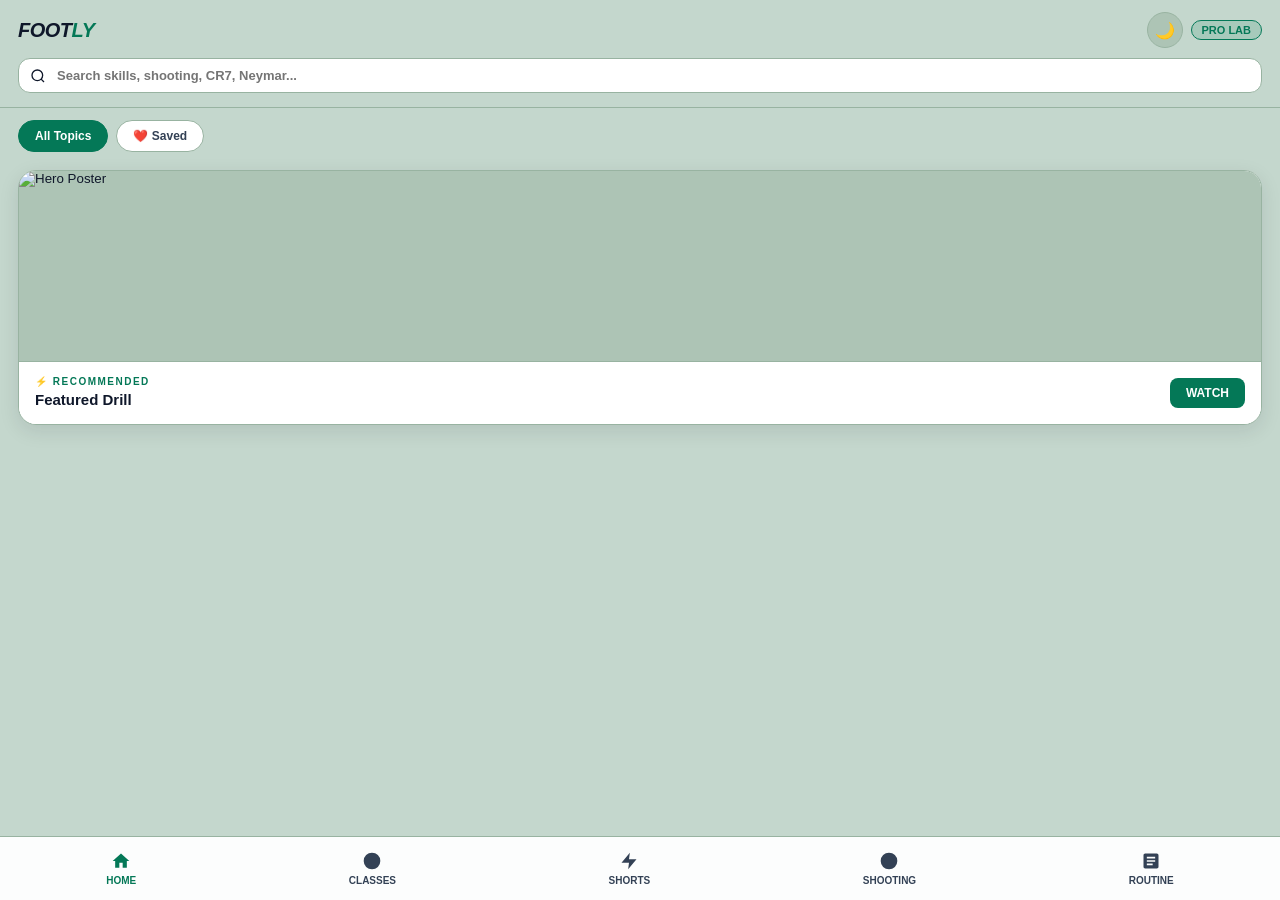
==== commit 3bfbd72a: "Update index.html" ====
--- a/index.html
+++ b/index.html
@@ -4,6 +4,9 @@
   <meta charset="UTF-8">
   <meta name="viewport" content="width=device-width, initial-scale=1.0, maximum-scale=1.0, user-scalable=no, viewport-fit=cover">
   <title>FOOTLY | Master The Pitch</title>
+  
+  <link rel="manifest" href="manifest.json">
+  <meta name="theme-color" content="#047857">
   
   <link rel="preconnect" href="https://www.youtube.com">
   <link rel="preconnect" href="https://i.ytimg.com">
@@ -36,24 +39,10 @@
 
     <div class="ball-stage" id="ballStage" aria-hidden="true">
       <div class="ball-half half-left">
-        <svg viewBox="0 0 100 100">
-          <circle cx="50" cy="50" r="48" fill="#ffffff" stroke="#cbd5e1" stroke-width="2"/>
-          <polygon points="50,32 64,42 59,58 41,58 36,42" fill="#0f172a"/>
-          <polygon points="50,4 34,14 36,32 50,22 64,32 66,14" fill="#f8fafc" stroke="#94a3b8" stroke-width="1.5"/>
-          <polygon points="8,38 20,48 16,66 2,66 0,48" fill="#0f172a"/>
-          <polygon points="92,38 100,48 98,66 84,66 80,48" fill="#0f172a"/>
-          <polygon points="34,86 50,96 66,86 59,68 41,68" fill="#0f172a"/>
-        </svg>
+        <svg viewBox="0 0 100 100"><circle cx="50" cy="50" r="48" fill="#ffffff" stroke="#cbd5e1" stroke-width="2"/></svg>
       </div>
       <div class="ball-half half-right">
-        <svg viewBox="0 0 100 100">
-          <circle cx="50" cy="50" r="48" fill="#ffffff" stroke="#cbd5e1" stroke-width="2"/>
-          <polygon points="50,32 64,42 59,58 41,58 36,42" fill="#0f172a"/>
-          <polygon points="50,4 34,14 36,32 50,22 64,32 66,14" fill="#f8fafc" stroke="#94a3b8" stroke-width="1.5"/>
-          <polygon points="8,38 20,48 16,66 2,66 0,48" fill="#0f172a"/>
-          <polygon points="92,38 100,48 98,66 84,66 80,48" fill="#0f172a"/>
-          <polygon points="34,86 50,96 66,86 59,68 41,68" fill="#0f172a"/>
-        </svg>
+        <svg viewBox="0 0 100 100"><circle cx="50" cy="50" r="48" fill="#ffffff" stroke="#cbd5e1" stroke-width="2"/></svg>
       </div>
     </div>
 
@@ -68,7 +57,10 @@
   <header class="header">
     <div class="header-top">
       <div class="brand">FOOT<span>LY</span></div>
-      <span class="badge-pill">PRO LAB</span>
+      <div style="display: flex; gap: 8px; align-items: center;">
+        <button type="button" id="themeToggleBtn" class="btn-action-round" aria-label="Toggle Theme" title="Toggle Dark/Light Mode">🌙</button>
+        <span class="badge-pill">PRO LAB</span>
+      </div>
     </div>
     <div class="search-box">
       <svg viewBox="0 0 24 24"><circle cx="11" cy="11" r="8" stroke="currentColor" stroke-width="2" fill="none"/><line x1="21" y1="21" x2="16.65" y2="16.65" stroke="currentColor" stroke-width="2"/></svg>
@@ -103,11 +95,11 @@
     <div class="hero-container" id="dynamicHeroContainer">
       <button type="button" class="hero-poster-card" id="heroCardBtn">
         <div class="hero-poster-thumb">
-          <img id="heroPosterImg" src="https://i.ytimg.com/vi/6mFfS1PE3Vo/hqdefault.jpg" alt="Hero Poster">
+          <img id="heroPosterImg" src="" alt="Hero Poster">
         </div>
         <div class="hero-poster-footer">
           <div class="hero-poster-meta">
-            <div class="hero-tag" id="heroCategoryTag">⚡ RECOMMENDED FOR YOU</div>
+            <div class="hero-tag" id="heroCategoryTag">⚡ RECOMMENDED</div>
             <h2 class="hero-title" id="heroMainTitle">Featured Drill</h2>
           </div>
           <span class="btn-play-hero">Watch</span>
@@ -115,6 +107,12 @@
       </button>
     </div>
 
+    <!-- SKELETON LOADER CONTAINER -->
+    <div id="skeletonLoaderSection" class="view-reel-container">
+      <div class="skeleton-card"></div>
+      <div class="skeleton-card"></div>
+    </div>
+
     <!-- DYNAMIC HOME SECTIONS -->
     <div id="homeDynamicSections"></div>
   </div>
@@ -135,6 +133,15 @@
   <div id="view-shooting" class="app-view">
     <div class="section-head"><h3>Striking & Finishing Lab</h3></div>
     <div class="view-reel-container" id="shoot-feed"></div>
+  </div>
+
+  <!-- VIEW 6: MY ROUTINE / WORKOUT BUILDER -->
+  <div id="view-routine" class="app-view">
+    <div class="section-head"><h3>My Custom Training Routine</h3><span>Build Your Playlist</span></div>
+    <div style="padding: 0 18px 12px;">
+      <p style="font-size: 12px; color: var(--muted); font-weight: 600; margin-bottom: 12px;">Select drills from masterclasses to create your custom daily session.</p>
+      <div id="routineDrillsList" style="display: flex; flex-direction: column; gap: 10px;"></div>
+    </div>
   </div>
 
   <!-- NAVIGATION -->
@@ -144,7 +151,7 @@
       <span>Home</span>
     </button>
     <button type="button" class="nav-item" id="nav-classes">
-      <svg viewBox="0 0 24 24" fill="currentColor"><circle cx="12" cy="12" r="10"/><path d="M12 2a10 10 0 0 1 10 10" stroke="#000" stroke-width="2"/></svg>
+      <svg viewBox="0 0 24 24" fill="currentColor"><circle cx="12" cy="12" r="10"/></svg>
       <span>Classes</span>
     </button>
     <button type="button" class="nav-item" id="nav-shorts">
@@ -152,8 +159,12 @@
       <span>Shorts</span>
     </button>
     <button type="button" class="nav-item" id="nav-shooting">
-      <svg viewBox="0 0 24 24" fill="currentColor"><circle cx="12" cy="12" r="10"/><circle cx="12" cy="12" r="6"/><circle cx="12" cy="2" r="2"/></svg>
+      <svg viewBox="0 0 24 24" fill="currentColor"><circle cx="12" cy="12" r="10"/><circle cx="12" cy="12" r="6"/></svg>
       <span>Shooting</span>
+    </button>
+    <button type="button" class="nav-item" id="nav-routine">
+      <svg viewBox="0 0 24 24" fill="currentColor"><path d="M19 3H5c-1.1 0-2 .9-2 2v14c0 1.1.9 2 2 2h14c1.1 0 2-.9 2-2V5c0-1.1-.9-2-2-2zm-5 14H7v-2h7v2zm3-4H7v-2h10v2zm0-4H7V7h10v2z"/></svg>
+      <span>Routine</span>
     </button>
   </nav>
 
@@ -188,11 +199,8 @@
   <div class="swipe-nav-toast" id="swipeToast">Swipe ⇄ or Use Buttons to Switch</div>
   <button type="button" id="fullscreen-exit-btn" aria-label="Exit Fullscreen">✕</button>
 
-  <!-- FIREBASE SDKs -->
   <script src="https://www.gstatic.com/firebasejs/9.23.0/firebase-app-compat.js"></script>
   <script src="https://www.gstatic.com/firebasejs/9.23.0/firebase-firestore-compat.js"></script>
-  
-  <!-- SCRIPT -->
   <script src="script.js"></script>
 </body>
 </html>
